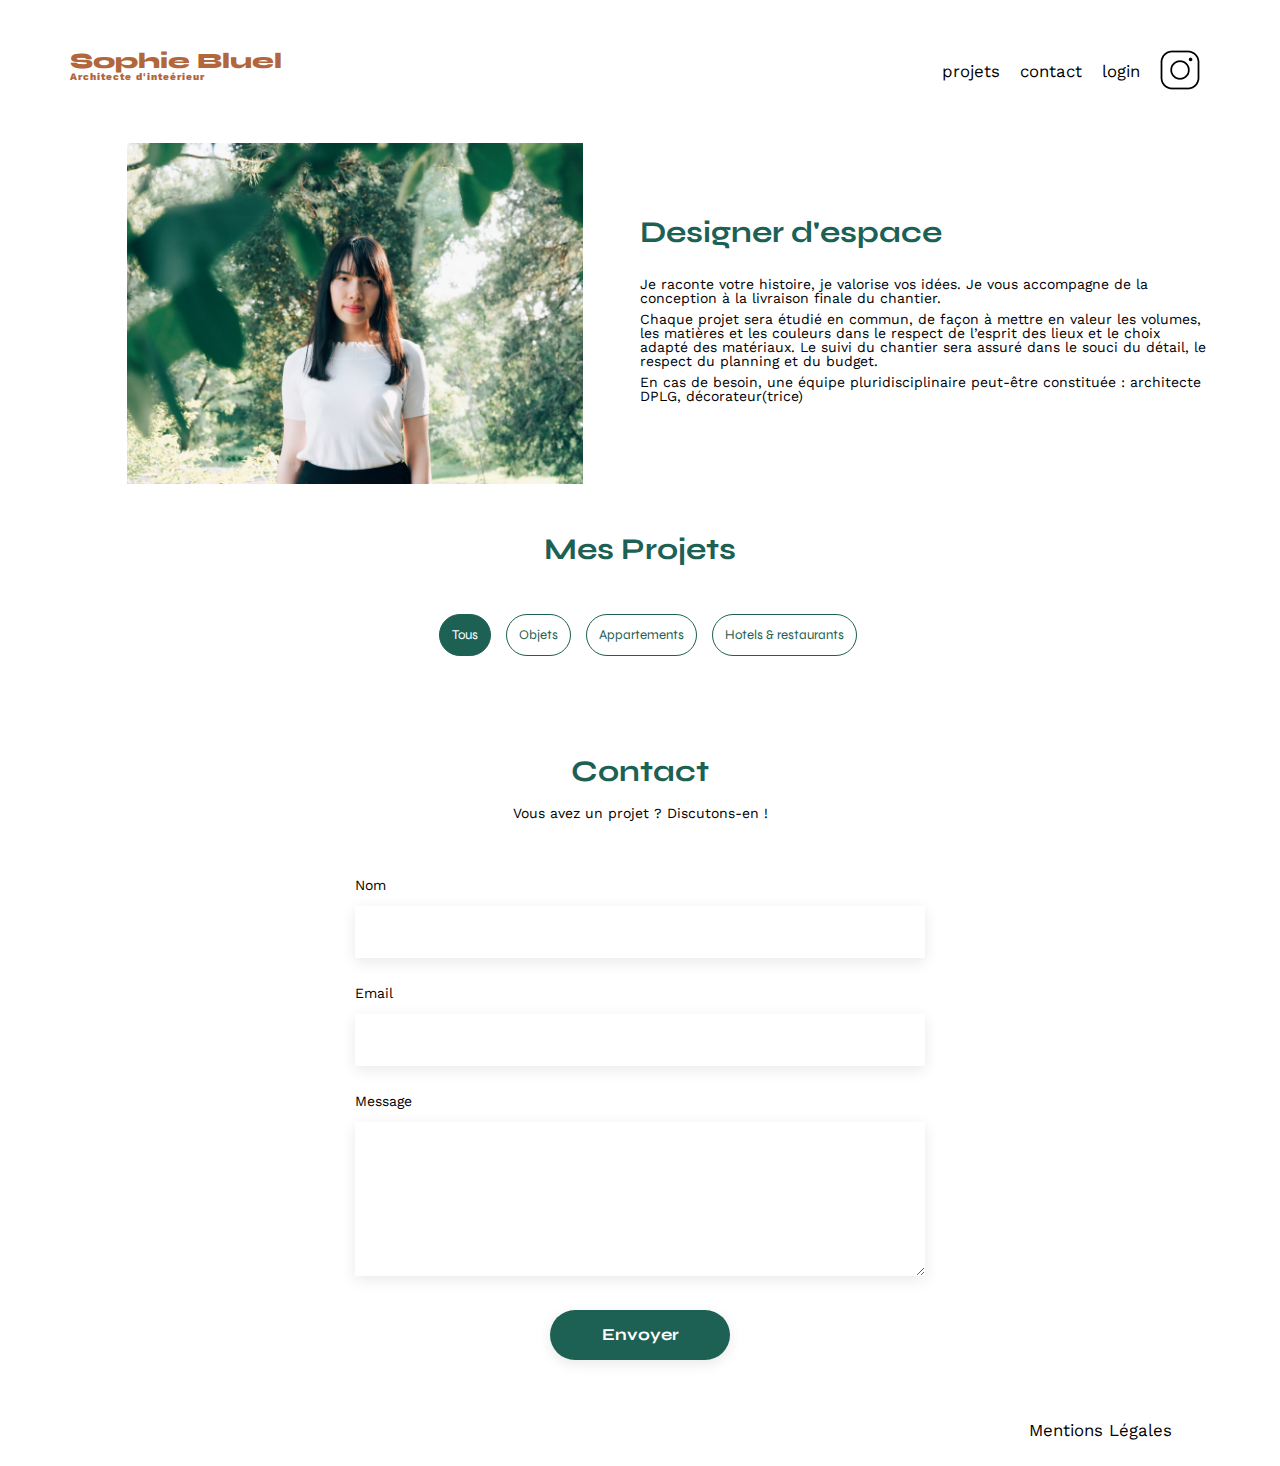
==== FrontEnd/index.html @ fe7ef9f9 "maj" ====
<!DOCTYPE html>
<html lang="fr">
  <head>
    <meta charset="UTF-8" />
    <title>Sophie Bluel - Architecte d'intérieur</title>
    <meta name="viewport" content="width=device-width, initial-scale=1.0" />
    <link rel="preconnect" href="https://fonts.googleapis.com" />
    <link rel="preconnect" href="https://fonts.gstatic.com" crossorigin />
    <link
      href="https://fonts.googleapis.com/css2?family=Syne:wght@700;800&family=Work+Sans&display=swap"
      rel="stylesheet"
    />
    <meta name="description" content="" />
    <link
      rel="stylesheet"
      href="https://cdnjs.cloudflare.com/ajax/libs/font-awesome/4.7.0/css/font-awesome.min.css"
    />
    <link rel="stylesheet" href="./assets/style.css" />
  </head>
  <body>
    <div class="editing-mode">
      <img src="./assets/icons/pentosquare.svg" alt="Icon pentosquare" />
      <p>Mode édition</p>
    </div>
    <div class="main-container">
      <header>
        <h1>Sophie Bluel <span>Architecte d'inteérieur</span></h1>
        <nav>
          <ul>
            <a href="#navProjets"><li>projets</li></a>
            <a href="#contact"><li>contact</li></a>
            <a href="login.html" class="lien-login"><li>login</li></a>
            <a href="login.html" class="lien-logout" hidden><li>logout</li></a>
            <li><img src="./assets/icons/instagram.png" alt="Instagram" /></li>
          </ul>
        </nav>
      </header>
      <main>
        <section id="introduction">
          <figure>
            <img src="./assets/images/sophie-bluel.png" alt="" />
          </figure>
          <article>
            <h2>Designer d'espace</h2>
            <p>
              Je raconte votre histoire, je valorise vos idées. Je vous
              accompagne de la conception à la livraison finale du chantier.
            </p>
            <p>
              Chaque projet sera étudié en commun, de façon à mettre en valeur
              les volumes, les matières et les couleurs dans le respect de
              l’esprit des lieux et le choix adapté des matériaux. Le suivi du
              chantier sera assuré dans le souci du détail, le respect du
              planning et du budget.
            </p>
            <p>
              En cas de besoin, une équipe pluridisciplinaire peut-être
              constituée : architecte DPLG, décorateur(trice)
            </p>
          </article>
        </section>
        <section id="portfolio">
          <div class="section-project">
            <h2>Mes Projets</h2>
            <div class="editing">
              <img
                src="./assets/icons/pentosquareblack.svg"
                alt="Icon pentosquare"
              />
              <a href="#modal1"><p class="btn-modal-show">modifier</p></a>
            </div>
          </div>
          <aside
            id="modal1"
            class="modal"
            aria-hidden="false"
            role="dialog"
            aria-modal="false"
            aria-labelledby="title-modal"
          >
            <div class="modal-wrapper">
              <div class="modal-wrapper-gallery">
                <img
                  src="assets/icons/xmark-solid.svg"
                  alt="Icon xmark"
                  class="btn-modal-xmark"
                />
                <p id="title-modal">Gallerie photo</p>
                <div class="modal-container-gallery">
                  <div class="modal-gallery"></div>
                </div>
                <span></span>
                <div class="btn-modal-ajout">
                  <button>Ajouter une photo</button>
                </div>
              </div>

              <div class="modal-wrapper-add" hidden>
                <div class="icons-arrow-xmark">
                  <img
                    src="assets/icons/arrowleft.svg"
                    alt="Icon arrowleft"
                    class="btn-modal-arrowleft"
                  />
                  <img
                    src="assets/icons/xmark-solid.svg"
                    alt="Icon xmark"
                    class="btn-modal-xmark-add"
                  />
                </div>
                <p id="title-modal">Ajout photo</p>
                <div class="modal-add">
                  <div class="modal-add-picture">
                    <img
                      src="assets/icons/picturemodal.svg"
                      alt="Image ajout image"
                      class="modal-add-picture-img"
                    />
                    <button class="modal-add-picture-btn">
                      + Ajouter photo
                    </button>
                    <input
                      type="file"
                      id="modal-add-picture-input"
                      onchange="previewFile()"
                      accept=".jpg, .png"
                      max-file-size="4194304"
                    />
                    <img
                      src=""
                      alt="Prévisualisation de l'image"
                      class="modal-add-picture-preview"
                    />
                    <p class="modal-add-picture-txt">jpg, png : 4mo max</p>
                  </div>
                  <form class="modal-add-form">
                    <label for="modal-add-title">Titre</label>
                    <input
                      type="text"
                      id="modal-add-title"
                      name="title"
                      class="modal-add-input"
                    />
                    <label for="modal-add-category">Catégorie</label>
                    <select name="category" id="modal-add-category">
                      <option value=""></option>
                      <option value="objet">Objets</option>
                      <option value="appartements">Appartements</option>
                      <option value="hotelsres">Hôtels & restaurants</option>
                    </select>
                    <span></span>
                    <input
                      type="submit"
                      value="Valider"
                      class="modal-add-btn"
                    />
                  </form>
                </div>
              </div>
            </div>
          </aside>
          <div id="categories">
            <button id="btnTous">Tous</button>
            <button id="btnObjets">Objets</button>
            <button id="btnAppart">Appartements</button>
            <button id="btnHotelres">Hotels & restaurants</button>
          </div>
          <div class="gallery"></div>
        </section>
        <section id="contact">
          <h2>Contact</h2>
          <p>Vous avez un projet ? Discutons-en !</p>
          <form action="#" method="post">
            <label for="name">Nom</label>
            <input type="text" name="name" id="name" />
            <label for="email">Email</label>
            <input type="email" name="email" id="email" />
            <label for="message">Message</label>
            <textarea
              name="message"
              id="message"
              cols="30"
              rows="10"
            ></textarea>
            <input type="submit" value="Envoyer" />
          </form>
        </section>
      </main>

      <footer>
        <nav>
          <ul>
            <li>Mentions Légales</li>
          </ul>
        </nav>
      </footer>
    </div>

    <script
      src="https://kit.fontawesome.com/1b490d226f.js"
      crossorigin="anonymous"
    ></script>
    <script src="assets/js/script.js"></script>
  </body>
</html>
---- FrontEnd/assets/style.css ----
/* http://meyerweb.com/eric/tools/css/reset/
   v2.0 | 20110126
   License: none (public domain)
*/

html,
body,
div,
span,
applet,
object,
iframe,
h1,
h2,
h3,
h4,
h5,
h6,
p,
blockquote,
pre,
a,
abbr,
acronym,
address,
big,
cite,
code,
del,
dfn,
em,
img,
ins,
kbd,
q,
s,
samp,
small,
strike,
strong,
sub,
sup,
tt,
var,
b,
u,
i,
center,
dl,
dt,
dd,
ol,
ul,
li,
fieldset,
form,
label,
legend,
table,
caption,
tbody,
tfoot,
thead,
tr,
th,
td,
article,
aside,
canvas,
details,
embed,
figure,
figcaption,
footer,
header,
hgroup,
menu,
nav,
output,
ruby,
section,
summary,
time,
mark,
audio,
video {
  margin: 0;
  padding: 0;
  border: 0;
  font-size: 100%;
  font: inherit;
  vertical-align: baseline;
}
/* HTML5 display-role reset for older browsers */
article,
aside,
details,
figcaption,
figure,
footer,
header,
hgroup,
menu,
nav,
section {
  display: block;
}

html {
  scroll-behavior: smooth;
}
body {
  line-height: 1;
}
ol,
ul {
  list-style: none;
}
blockquote,
q {
  quotes: none;
}
blockquote:before,
blockquote:after,
q:before,
q:after {
  content: "";
  content: none;
}
table {
  border-collapse: collapse;
  border-spacing: 0;
}
/** end reset css**/
.main-container {
  max-width: 1140px;
  margin: auto;
  font-family: "Work Sans";
  font-size: 14px;
}
header {
  display: flex;
  justify-content: space-between;
  margin: 50px 0;
}
section {
  margin: 50px 0;
}

h1 {
  display: flex;
  flex-direction: column;
  font-family: "Syne";
  font-size: 22px;
  font-weight: 800;
  color: #b1663c;
}

h1 > span {
  font-family: "Work Sans";
  font-size: 10px;
  letter-spacing: 0.1em;
}

h2 {
  font-family: "Syne";
  font-weight: 700;
  font-size: 30px;
  color: #1d6154;
}
nav ul {
  display: flex;
  align-items: center;
  list-style-type: none;
}
nav li {
  padding: 0 10px;
  font-size: 1.2em;
}

nav li:hover {
  color: #b1663c;
}

nav ul a {
  text-decoration: none;
  color: black;
}

#introduction {
  display: flex;
  align-items: center;
}
#introduction figure {
  flex: 1;
}
#introduction img {
  display: block;
  margin: auto;
  width: 80%;
}

#introduction article {
  flex: 1;
}
#introduction h2 {
  margin-bottom: 1em;
}

#introduction p {
  margin-bottom: 0.5em;
}
#portfolio h2 {
  text-align: center;
}
.gallery {
  width: 100%;
  display: grid;
  grid-template-columns: repeat(3, 1fr);
  grid-column-gap: 20px;
  grid-row-gap: 20px;
}

.gallery img {
  width: 100%;
}

.gallery figure figcaption {
  margin-top: 10px;
  font-family: "Syne";
  color: hsla(0, 0%, 24%, 1);
  font-size: 12px;
}

#contact {
  width: 50%;

  margin: auto;
}

#contact > * {
  text-align: center;
}

#contact h2 {
  margin-bottom: 20px;
}

#contact form {
  text-align: left;
  margin-top: 30px;
  display: flex;
  flex-direction: column;
}

#contact input {
  height: 50px;
  font-size: 1.2em;
  border: none;
  box-shadow: 0px 4px 14px rgba(0, 0, 0, 0.09);
}
#contact label {
  margin: 2em 0 1em 0;
}

#contact textarea {
  border: none;
  box-shadow: 0px 4px 14px rgba(0, 0, 0, 0.09);
}

input[type="submit"] {
  font-family: "Syne";
  font-weight: 700;
  color: white;
  background-color: #1d6154;
  margin: 2em auto;
  width: 180px;
  text-align: center;
  border-radius: 60px;
}

footer nav ul {
  display: flex;
  justify-content: flex-end;
  margin: 2em;
}

/* ----------------------------- FILTERS*/

#categories {
  display: flex;
  justify-content: center;
  margin: 50px auto;
}

#btnTous,
#btnObjets,
#btnAppart,
#btnHotelres {
  margin-left: 15px;
  border: solid 1px #1d6154;
  border-radius: 30px;
  padding: 12px;
  color: #1d6154;
  background-color: white;
  font-family: "Syne";
}

/* ----------------------------- MODE EDITION*/

.editing-mode {
  display: flex;
  align-items: center;
  justify-content: center;
  gap: 15px;
  min-width: 1440px;
  height: 59px;
  background-color: black;
}

.editing-mode img {
  width: 15.58px;
  height: 15.58px;
  top: 2px;
}

.editing-mode p {
  font-family: Work Sans;
  font-size: 16px;
  font-weight: 400;
  line-height: 19px;
  letter-spacing: 0em;
  color: white;
}

.section-project {
  display: flex;
  align-items: center;
  justify-content: center;
  gap: 20px;
}

.editing {
  display: flex;
  gap: 10px;
}

.editing p {
  text-align: center;
}

.editing a {
  text-decoration: none;
  color: black;
}

/* ----------------------------- MODALE*/

.modal {
  display: flex;
  align-items: center;
  justify-content: center;
  position: fixed;
  top: 0;
  left: 0;
  width: 100%;
  height: 100%;
  background: rgba(0, 0, 0, 0.3);
}

.modal-wrapper {
  width: 720px;
  padding: 20px;
  background-color: #ffffff;
  border-radius: 10px;
}

.modal-wrapper .btn-modal-xmark,
.btn-modal-xmark-add {
  width: 24px;
  height: 24px;
  margin-left: 95%;
  margin-bottom: 1em;
}

.modal-wrapper p {
  font-family: Work Sans;
  font-size: 26px;
  font-weight: 400;
  line-height: 30px;
  letter-spacing: 0em;
  text-align: center;
  margin-bottom: 1.5em;
}

.modal-container-gallery {
  display: flex;
  justify-content: center;
}
.modal-wrapper .modal-gallery {
  width: 80%;
  display: grid;
  grid-template-columns: repeat(5, 1fr);
  grid-column-gap: 15px;
  grid-row-gap: 20px;
}

.modal-gallery img {
  width: 100%;
  height: 100%;
  margin: 0;
}

.modal-gallery i {
  position: absolute;
  color: #ffff;
  background-color: black;
  border-radius: 2px;
  margin-top: 7px;
  margin-left: -25px;
  padding: 3px;
}

.modal-wrapper span {
  display: block;
  border-top: 1px solid #b3b3b3;
  margin: 2.5em auto;
  width: 80%;
}

.modal-wrapper .btn-modal-ajout button {
  width: 237px;
  border: solid 1px #1d6154;
  border-radius: 30px;
  padding: 12px 40px;
  color: #ffffff;
  background-color: #1d6154;
  font-family: "Syne";
  margin-bottom: 2.5em;
}

.btn-modal-ajout {
  display: flex;
  justify-content: center;
}

.icons-arrow-xmark {
  display: flex;
  margin: 0 5% 1em 5%;
}

.modal-add {
  display: flex;
  justify-content: center;
  flex-direction: column;
  margin: 0 10%;
  gap: 1em;
}

.modal-add-picture {
  display: flex;
  flex-direction: column;
  justify-content: center;
  padding: 20px 20px 10px 20px;
  background-color: #e8f1f6;
}

.modal-add-picture .modal-add-picture-img {
  width: 76px;
  margin: 0 auto 7px auto;
}

.modal-add-picture .modal-add-picture-btn {
  width: 173px;
  height: 36px;
  margin: 0 auto 7px auto;
  border-radius: 50px;
  border: none;
  background-color: #cbd6dc;
  border-color: #cbd6dc;
  font-family: Work Sans;
  font-size: 14px;
  font-weight: 500;
  line-height: 16px;
  letter-spacing: 0em;
  text-align: center;
  color: #306685;
}

.modal-add-picture input {
  display: none;
}

.modal-add-picture .modal-add-picture-preview {
  display: none;
  margin: 0 auto 10px auto;
  height: 200px;
}

.modal-add-picture .modal-add-picture-txt {
  font-family: Work Sans;
  font-size: 10px;
  font-weight: 400;
  line-height: 12px;
  letter-spacing: 0em;
  text-align: center;
  color: #444444;
}

.modal-add-form {
  display: flex;
  flex-direction: column;
  gap: 1em;
}

.modal-add-form .modal-add-btn {
  width: 237px;
  border: solid 1px #1d6154;
  border-radius: 30px;
  padding: 12px 40px;
  color: #ffffff;
  background-color: #1d6154;
  font-family: "Syne";
  margin-bottom: 2.5em;
  margin-top: 0;
}

.modal-add-form .modal-add-input {
  height: 50px;
  font-size: 1.2em;
  border: none;
  box-shadow: 0px 4px 14px rgba(0, 0, 0, 0.09);
  font-family: Work Sans;
  font-size: 14px;
  font-weight: 400;
  line-height: 16px;
  letter-spacing: 0em;
  text-align: left;
  color: #444444;
  padding-left: 20px;
}

.modal-add-form span {
  width: 100%;
  margin-bottom: 1.5em;
}

.modal-add-form label {
  font-family: Work Sans;
  font-size: 14px;
  font-weight: 500;
  line-height: 16px;
  letter-spacing: 0em;
  text-align: left;
  color: #3d3d3d;
}

.modal-add-form select {
  border-left: white;
  border-top: white;
  border-bottom: white;
  border-right: 40px solid white;
  box-shadow: 0px 4px 14px rgba(0, 0, 0, 0.09);
  height: 50px;
  padding-left: 20px;
  text-align: left;
  font-family: Work Sans;
  font-size: 14px;
  font-weight: 400;
  color: #444444;
}

.modal-add-form option {
  font-family: Work Sans;
  font-size: 14px;
  font-weight: 400;
  line-height: 16px;
  letter-spacing: 0em;
  text-align: left;
  color: #444444;
}
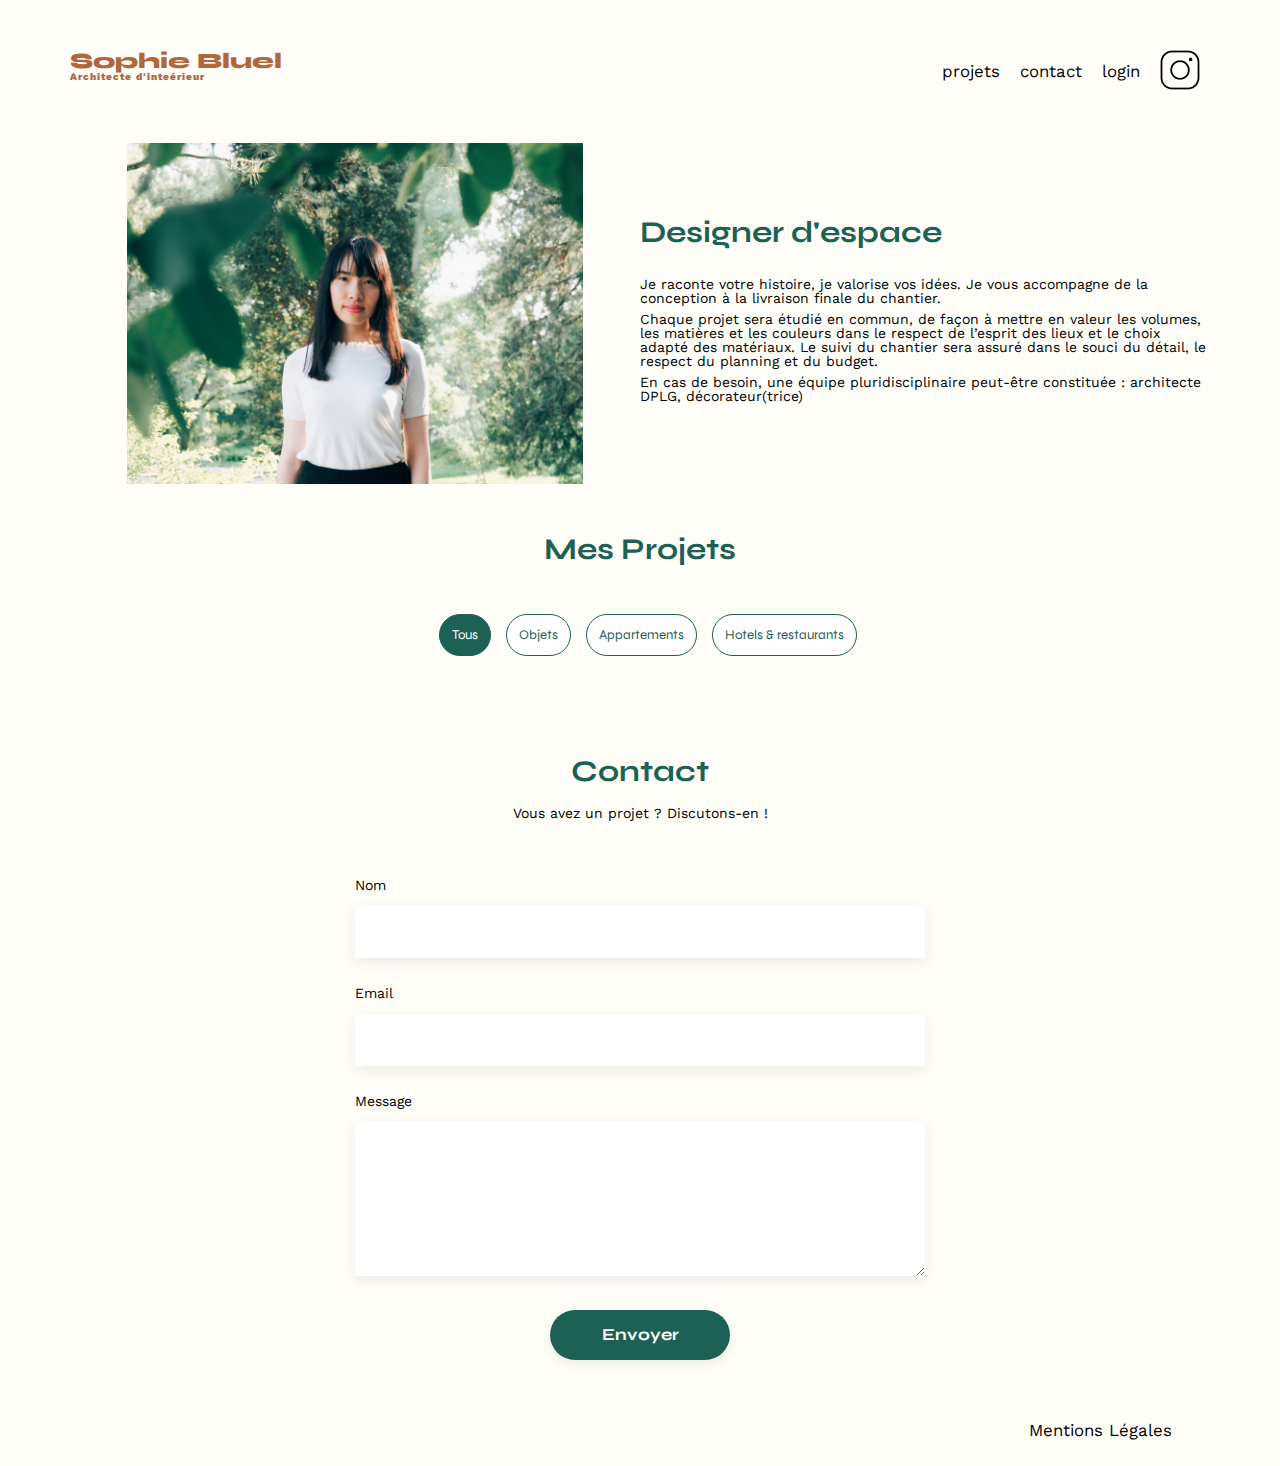
==== commit 80e14209: "màj ajout projet" ====
--- a/FrontEnd/index.html
+++ b/FrontEnd/index.html
@@ -122,7 +122,6 @@
                     <input
                       type="file"
                       id="modal-add-picture-input"
-                      onchange="previewFile()"
                       accept=".jpg, .png"
                       max-file-size="4194304"
                     />
@@ -149,6 +148,12 @@
                       <option value="hotelsres">Hôtels & restaurants</option>
                     </select>
                     <span></span>
+                    <div class="msg-error" hidden>
+                      <p>Le formulaire n'a pas été correctement rempli</p>
+                    </div>
+                    <div class="msg-error-api" hidden>
+                      <p>La connextion a échoué</p>
+                    </div>
                     <input
                       type="submit"
                       value="Valider"
--- a/FrontEnd/assets/style.css
+++ b/FrontEnd/assets/style.css
@@ -111,6 +111,7 @@
 }
 body {
   line-height: 1;
+  background-color: #fffef8;
 }
 ol,
 ul {
@@ -493,7 +494,7 @@
 
 .modal-add-picture .modal-add-picture-preview {
   display: none;
-  margin: 0 auto 10px auto;
+  margin: 0 auto;
   height: 200px;
 }
 
@@ -511,6 +512,13 @@
   display: flex;
   flex-direction: column;
   gap: 1em;
+}
+
+.msg-error p,
+.msg-error-api p {
+  text-decoration: none;
+  font-size: 12px;
+  color: red;
 }
 
 .modal-add-form .modal-add-btn {
